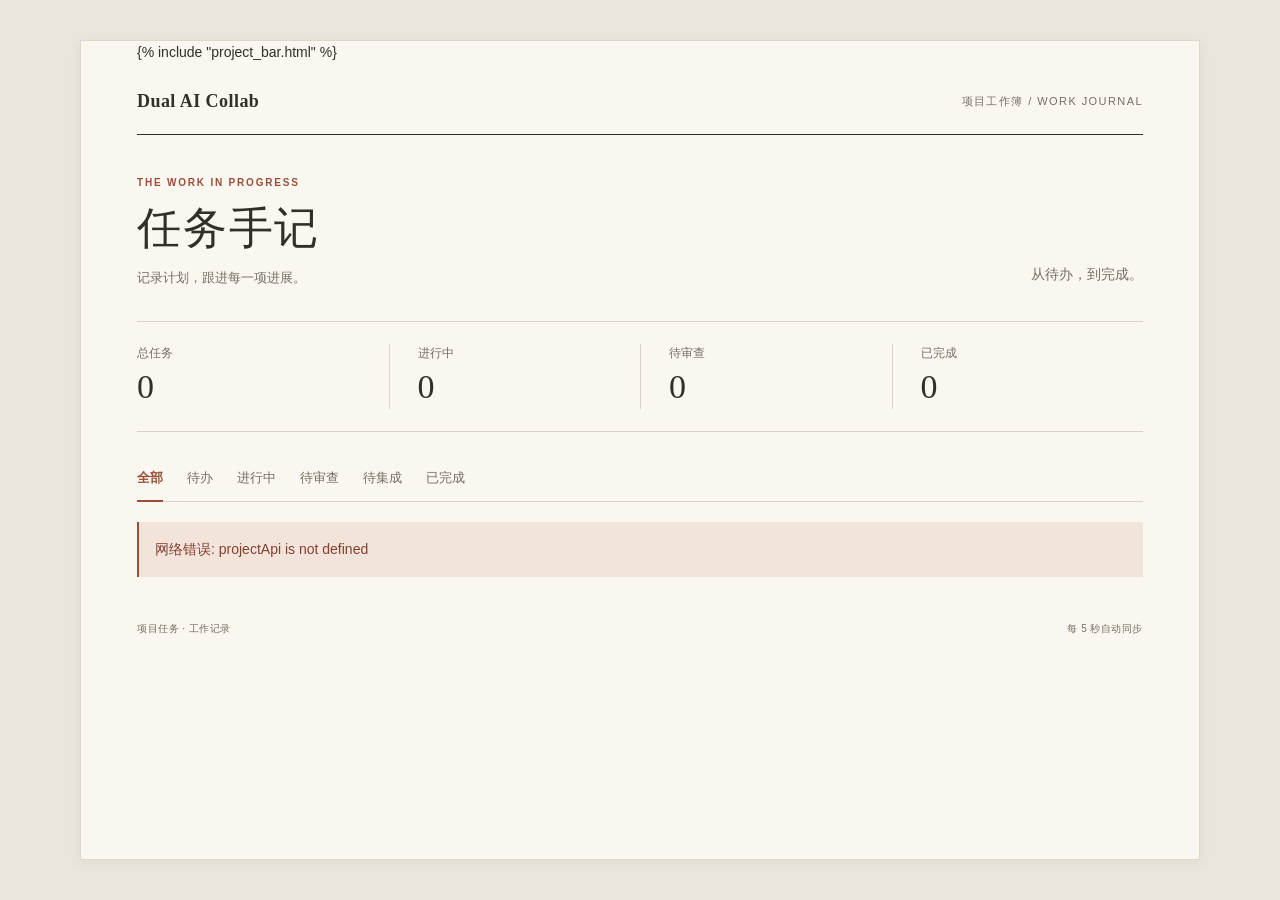
==== templates/index.html @ 0622ac7f "feat: add web UI for task management with multi-project support - Add Flask-based web server with ta" ====
<!DOCTYPE html>
<html lang="zh-CN">
<head>
    <meta charset="UTF-8">
    <meta name="viewport" content="width=device-width, initial-scale=1.0">
    <title>任务管理面板 - Dual AI Collab</title>
    <link rel="stylesheet" href="/static/css/style.css">
</head>
<body>
    <main class="container">
        {% include "project_bar.html" %}
        <header>
            <div class="masthead">
                <a href="/" class="brand">Dual AI Collab</a>
                <span class="edition">项目工作簿 / WORK JOURNAL</span>
            </div>
            <div class="page-heading">
                <div><p class="eyebrow">THE WORK IN PROGRESS</p><h1>任务手记</h1>
                <p class="subtitle">记录计划，跟进每一项进展。</p></div>
                <span class="page-note">从待办，到完成。</span>
            </div>
            <div class="stats-bar" id="statsBar">
                <div class="stat-item">
                    <span class="stat-label">总任务</span>
                    <span class="stat-value" id="totalTasks">0</span>
                </div>
                <div class="stat-item">
                    <span class="stat-label">进行中</span>
                    <span class="stat-value" id="inProgress">0</span>
                </div>
                <div class="stat-item">
                    <span class="stat-label">待审查</span>
                    <span class="stat-value" id="awaitingReview">0</span>
                </div>
                <div class="stat-item">
                    <span class="stat-label">已完成</span>
                    <span class="stat-value" id="completed">0</span>
                </div>
            </div>
        </header>

        <div class="filters" aria-label="筛选任务">
            <button class="filter-btn active" data-filter="all" aria-pressed="true">全部</button>
            <button class="filter-btn" data-filter="OPEN">待办</button>
            <button class="filter-btn" data-filter="IN_PROGRESS">进行中</button>
            <button class="filter-btn" data-filter="AWAITING_REVIEW">待审查</button>
            <button class="filter-btn" data-filter="AWAITING_INTEGRATION">待集成</button>
            <button class="filter-btn" data-filter="DONE">已完成</button>
        </div>

        <div id="taskList" class="task-list">
            <div class="loading">正在翻开任务记录…</div>
        </div>
        <footer class="sheet-footer"><span>项目任务 · 工作记录</span><span>每 5 秒自动同步</span></footer>
    </main>

    <script src="/static/js/tasks.js"></script>
</body>
</html>
---- static/css/style.css ----
/* A quiet paper surface, shared by the index and task sheets. */
:root {
    --desk: #eae6dd;
    --paper: #faf7f0;
    --paper-shade: #f0ece2;
    --ink: #302f29;
    --muted: #756e62;
    --line: #d9d2c5;
    --accent: #9a4e37;
    --serif: 'Iowan Old Style', 'Palatino Linotype', 'Songti SC', 'Noto Serif CJK SC', Georgia, serif;
    --sans: -apple-system, BlinkMacSystemFont, 'Segoe UI', 'PingFang SC', 'Microsoft YaHei', sans-serif;
}
* { box-sizing: border-box; margin: 0; padding: 0; }
body { font-family: var(--sans); background: var(--desk); color: var(--ink); min-height: 100vh; padding: 40px 24px; font-size: 14px; line-height: 1.6; }
::selection { background: #e8d5bc; color: var(--ink); }
a { color: inherit; }
button, select { font: inherit; }
button, a, select { -webkit-tap-highlight-color: transparent; }
:focus-visible { outline: 2px solid var(--accent); outline-offset: 5px; }
.container { max-width: 1120px; margin: 0 auto; background: var(--paper); border: 1px solid #ded7ca; box-shadow: 0 3px 12px #443a2610; padding: 0 56px; min-height: calc(100vh - 80px); }
.masthead { display: flex; align-items: center; justify-content: space-between; gap: 16px; padding: 24px 0 18px; border-bottom: 1px solid var(--ink); }
.brand { font-family: var(--serif); font-size: 18px; font-weight: 600; text-decoration: none; letter-spacing: .025em; }
.edition { color: var(--muted); font-size: 11px; letter-spacing: .13em; }
.page-heading { display: flex; justify-content: space-between; align-items: flex-end; gap: 24px; padding: 40px 0 32px; }
.eyebrow { color: var(--accent); font-size: 10px; letter-spacing: .18em; font-weight: 600; margin-bottom: 10px; }
h1 { font-family: var(--serif); font-size: clamp(32px, 4vw, 44px); font-weight: 500; letter-spacing: .04em; line-height: 1.25; }
.subtitle { color: var(--muted); margin-top: 12px; font-size: 13px; }
.page-note { color: var(--muted); font-family: var(--serif); font-size: 14px; white-space: nowrap; padding-bottom: 3px; }
.stats-bar { display: grid; grid-template-columns: repeat(4, 1fr); border-top: 1px solid var(--line); border-bottom: 1px solid var(--line); padding: 22px 0; }
.stat-item { display: flex; flex-direction: column; padding-left: 28px; border-left: 1px solid var(--line); gap: 3px; }
.stat-item:first-child { padding-left: 0; border: 0; }
.stat-label { color: var(--muted); font-size: 12px; }
.stat-value { font-family: var(--serif); font-size: 34px; line-height: 1.25; font-variant-numeric: tabular-nums; }
.filters { display: flex; gap: 24px; padding-top: 24px; border-bottom: 1px solid var(--line); flex-wrap: wrap; }
.filter-btn { padding: 12px 0; border: 0; border-bottom: 2px solid transparent; margin-bottom: -1px; background: transparent; color: var(--muted); cursor: pointer; font-size: 13px; }
.filter-btn:hover { color: var(--ink); }
.filter-btn.active { border-bottom-color: var(--accent); color: var(--accent); font-weight: 600; }
.task-item { display: block; position: relative; padding: 24px 34px 24px 64px; border-bottom: 1px solid var(--line); text-decoration: none; transition: background-color .15s; }
.task-item:hover { background: var(--paper-shade); }
.task-item::after { content: '↗'; position: absolute; right: 8px; top: 49px; color: var(--muted); font-size: 18px; }
.task-header { display: flex; justify-content: space-between; align-items: center; gap: 12px; margin-bottom: 8px; }
.task-id { font-family: var(--serif); font-size: 15px; color: var(--muted); position: absolute; left: 0; top: 28px; }
.task-status { display: inline-flex; align-items: center; gap: 7px; font-size: 11px; color: var(--muted); line-height: 1.5; white-space: nowrap; }
.task-status::before { content: ''; width: 5px; height: 5px; background: currentColor; border-radius: 50%; flex-shrink: 0; }
.task-status.IN_PROGRESS { color: #516879; }
.task-status.AWAITING_REVIEW, .task-status.AWAITING_INTEGRATION { color: #8c672e; }
.task-status.DONE, .task-status.VERIFIED { color: #52644b; }
.task-status.FAILED, .task-status.REJECTED { color: var(--accent); }
.task-title { font-family: var(--serif); font-size: 21px; font-weight: 500; line-height: 1.5; margin-bottom: 8px; overflow-wrap: anywhere; }
.task-meta { display: flex; gap: 20px; flex-wrap: wrap; color: var(--muted); font-size: 11px; }
.sheet-footer { display: flex; justify-content: space-between; gap: 12px; padding: 24px 0; color: var(--muted); font-size: 10px; letter-spacing: .05em; }
.loading, .empty { text-align: center; padding: 80px 20px; color: var(--muted); }
.empty-mark { font-family: var(--serif); font-size: 34px; color: var(--line); margin-bottom: 10px; }
.empty p + p { margin-top: 8px; font-size: 12px; }
.error { color: #853f2f; background: #f2e4da; border-left: 2px solid var(--accent); padding: 16px; margin: 20px 0; overflow-wrap: anywhere; }
@media (max-width: 700px) {
    body { padding: 12px; }
    .container { padding: 0 24px; min-height: calc(100vh - 24px); }
    .page-heading { padding: 30px 0 24px; }
    .page-note { display: none; }
    .edition { font-size: 9px; letter-spacing: .06em; }
    .brand { font-size: 16px; }
    .stat-item { padding-left: 14px; }
    .stat-value { font-size: 28px; }
    .filters { gap: 18px; row-gap: 0; }
    .task-item { padding-left: 46px; padding-right: 22px; }
    .task-title { font-size: 19px; }
    .task-meta { gap: 8px 14px; }
    .sheet-footer { flex-wrap: wrap; }
}
@media (prefers-reduced-motion: reduce) { * { transition: none !important; } }

/* Project navigation uses the same paper and ink as the task journal. */
.project-bar { display: flex; align-items: center; justify-content: space-between; gap: 20px; padding: 18px 0; border-bottom: 1px solid var(--line); }
.project-picker { display: flex; align-items: center; gap: 12px; min-width: 0; flex: 1; }
.project-picker label { font-size: 11px; color: var(--muted); white-space: nowrap; }
.project-picker select { max-width: 240px; min-width: 100px; border: 0; border-bottom: 1px solid var(--line); color: var(--ink); background: var(--paper); padding: 6px 18px 6px 0; border-radius: 0; }
.project-path { color: var(--muted); font-size: 10px; overflow: hidden; text-overflow: ellipsis; white-space: nowrap; }
.register-toggle { background: none; color: var(--accent); border: 0; font-size: 12px; cursor: pointer; white-space: nowrap; padding: 6px 0; }
.register-project { background: var(--paper-shade); padding: 20px; border-bottom: 1px solid var(--line); }
.register-project p { color: var(--muted); font-size: 12px; }
.register-fields { display: grid; grid-template-columns: 1fr 2fr auto; gap: 16px; align-items: end; margin-top: 14px; }
.register-fields label { display: flex; flex-direction: column; gap: 6px; color: var(--muted); font-size: 11px; min-width: 0; }
.register-fields input { background: var(--paper); border: 1px solid var(--line); border-radius: 2px; padding: 9px; width: 100%; color: var(--ink); font: inherit; font-size: 13px; }
.register-submit { background: var(--ink); border: 1px solid var(--ink); border-radius: 2px; color: var(--paper); padding: 9px 16px; cursor: pointer; font-size: 13px; }
.register-submit:disabled { opacity: .5; cursor: wait; }
#projectMessage:not(:empty) { margin-top: 12px; color: var(--accent); }
@media (max-width: 700px) {
    .project-path { display: none; }
    .project-picker { gap: 8px; }
    .project-picker select { max-width: 160px; min-width: 0; width: 100%; }
    .register-fields { grid-template-columns: 1fr; }
}
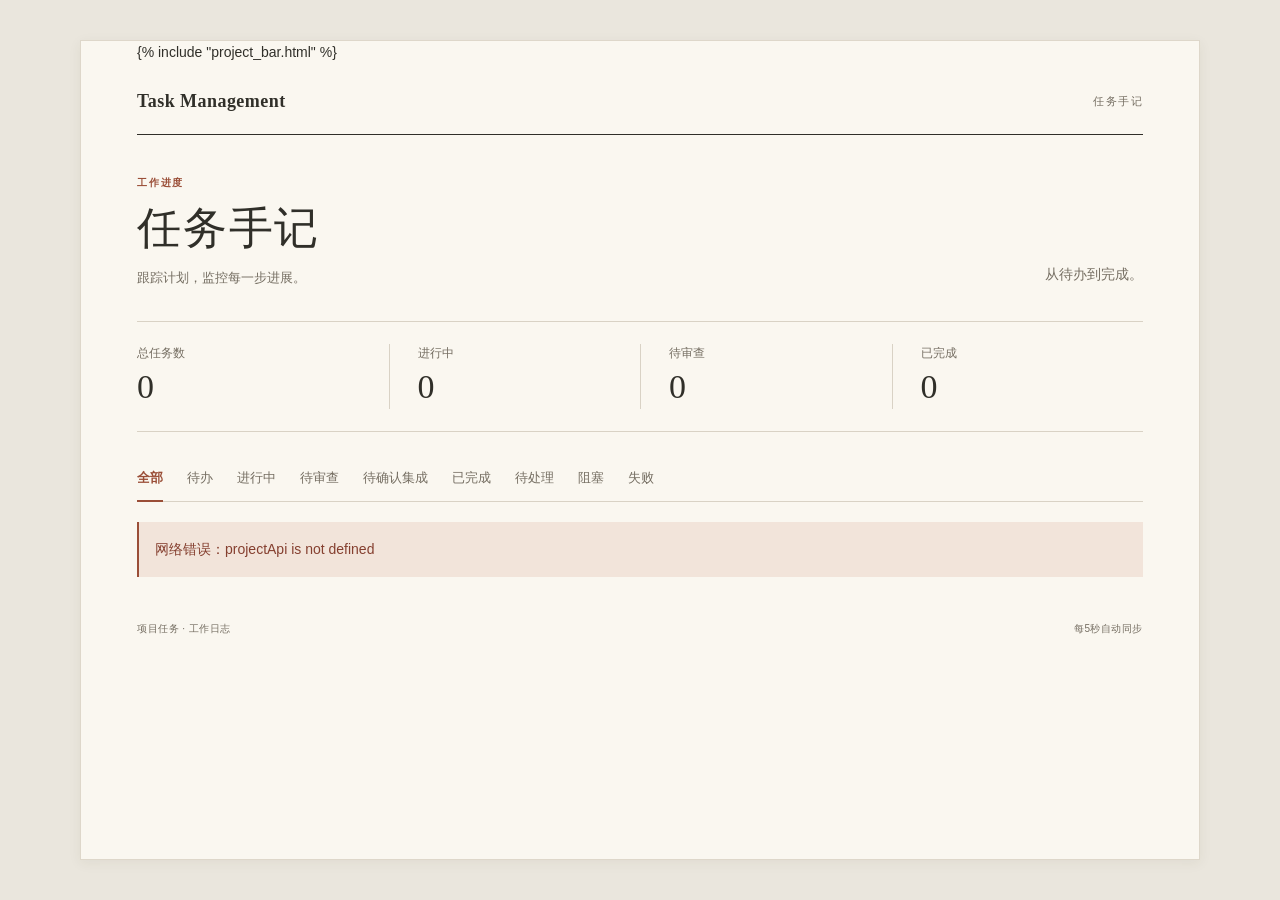
==== commit 20781880: "feat: adapt task pages to fixed-model workflow Show roles, models, failure counts and integration de" ====
--- a/templates/index.html
+++ b/templates/index.html
@@ -3,7 +3,7 @@
 <head>
     <meta charset="UTF-8">
     <meta name="viewport" content="width=device-width, initial-scale=1.0">
-    <title>任务管理面板 - Dual AI Collab</title>
+    <title>Task Management</title>
     <link rel="stylesheet" href="/static/css/style.css">
 </head>
 <body>
@@ -11,17 +11,17 @@
         {% include "project_bar.html" %}
         <header>
             <div class="masthead">
-                <a href="/" class="brand">Dual AI Collab</a>
-                <span class="edition">项目工作簿 / WORK JOURNAL</span>
+                <a href="/" class="brand">Task Management</a>
+                <span class="edition">任务手记</span>
             </div>
             <div class="page-heading">
-                <div><p class="eyebrow">THE WORK IN PROGRESS</p><h1>任务手记</h1>
-                <p class="subtitle">记录计划，跟进每一项进展。</p></div>
-                <span class="page-note">从待办，到完成。</span>
+                <div><p class="eyebrow">工作进度</p><h1>任务手记</h1>
+                <p class="subtitle">跟踪计划，监控每一步进展。</p></div>
+                <span class="page-note">从待办到完成。</span>
             </div>
             <div class="stats-bar" id="statsBar">
                 <div class="stat-item">
-                    <span class="stat-label">总任务</span>
+                    <span class="stat-label">总任务数</span>
                     <span class="stat-value" id="totalTasks">0</span>
                 </div>
                 <div class="stat-item">
@@ -44,14 +44,17 @@
             <button class="filter-btn" data-filter="OPEN">待办</button>
             <button class="filter-btn" data-filter="IN_PROGRESS">进行中</button>
             <button class="filter-btn" data-filter="AWAITING_REVIEW">待审查</button>
-            <button class="filter-btn" data-filter="AWAITING_INTEGRATION">待集成</button>
+            <button class="filter-btn" data-filter="AWAITING_INTEGRATION">待确认集成</button>
             <button class="filter-btn" data-filter="DONE">已完成</button>
+            <button class="filter-btn" data-filter="PENDING">待处理</button>
+            <button class="filter-btn" data-filter="BLOCKED">阻塞</button>
+            <button class="filter-btn" data-filter="FAILED">失败</button>
         </div>
 
         <div id="taskList" class="task-list">
-            <div class="loading">正在翻开任务记录…</div>
+            <div class="loading">加载任务中…</div>
         </div>
-        <footer class="sheet-footer"><span>项目任务 · 工作记录</span><span>每 5 秒自动同步</span></footer>
+        <footer class="sheet-footer"><span>项目任务 · 工作日志</span><span>每5秒自动同步</span></footer>
     </main>
 
     <script src="/static/js/tasks.js"></script>
--- a/static/css/style.css
+++ b/static/css/style.css
@@ -42,9 +42,12 @@
 .task-id { font-family: var(--serif); font-size: 15px; color: var(--muted); position: absolute; left: 0; top: 28px; }
 .task-status { display: inline-flex; align-items: center; gap: 7px; font-size: 11px; color: var(--muted); line-height: 1.5; white-space: nowrap; }
 .task-status::before { content: ''; width: 5px; height: 5px; background: currentColor; border-radius: 50%; flex-shrink: 0; }
+.task-status.PENDING { color: #756e62; }
+.task-status.TODO, .task-status.OPEN { color: #756e62; }
 .task-status.IN_PROGRESS { color: #516879; }
 .task-status.AWAITING_REVIEW, .task-status.AWAITING_INTEGRATION { color: #8c672e; }
 .task-status.DONE, .task-status.VERIFIED { color: #52644b; }
+.task-status.BLOCKED { color: #8c672e; }
 .task-status.FAILED, .task-status.REJECTED { color: var(--accent); }
 .task-title { font-family: var(--serif); font-size: 21px; font-weight: 500; line-height: 1.5; margin-bottom: 8px; overflow-wrap: anywhere; }
 .task-meta { display: flex; gap: 20px; flex-wrap: wrap; color: var(--muted); font-size: 11px; }
@@ -73,6 +76,9 @@
 /* Project navigation uses the same paper and ink as the task journal. */
 .project-bar { display: flex; align-items: center; justify-content: space-between; gap: 20px; padding: 18px 0; border-bottom: 1px solid var(--line); }
 .project-picker { display: flex; align-items: center; gap: 12px; min-width: 0; flex: 1; }
+.project-nav { display: flex; gap: 16px; }
+.project-nav .nav-link { color: var(--muted); text-decoration: none; font-size: 13px; padding: 6px 12px; border-radius: 2px; transition: background-color .15s, color .15s; }
+.project-nav .nav-link:hover { color: var(--ink); background: var(--paper-shade); }
 .project-picker label { font-size: 11px; color: var(--muted); white-space: nowrap; }
 .project-picker select { max-width: 240px; min-width: 100px; border: 0; border-bottom: 1px solid var(--line); color: var(--ink); background: var(--paper); padding: 6px 18px 6px 0; border-radius: 0; }
 .project-path { color: var(--muted); font-size: 10px; overflow: hidden; text-overflow: ellipsis; white-space: nowrap; }
@@ -89,5 +95,7 @@
     .project-path { display: none; }
     .project-picker { gap: 8px; }
     .project-picker select { max-width: 160px; min-width: 0; width: 100%; }
+    .project-nav { gap: 12px; }
+    .project-nav .nav-link { font-size: 12px; padding: 4px 8px; }
     .register-fields { grid-template-columns: 1fr; }
 }
